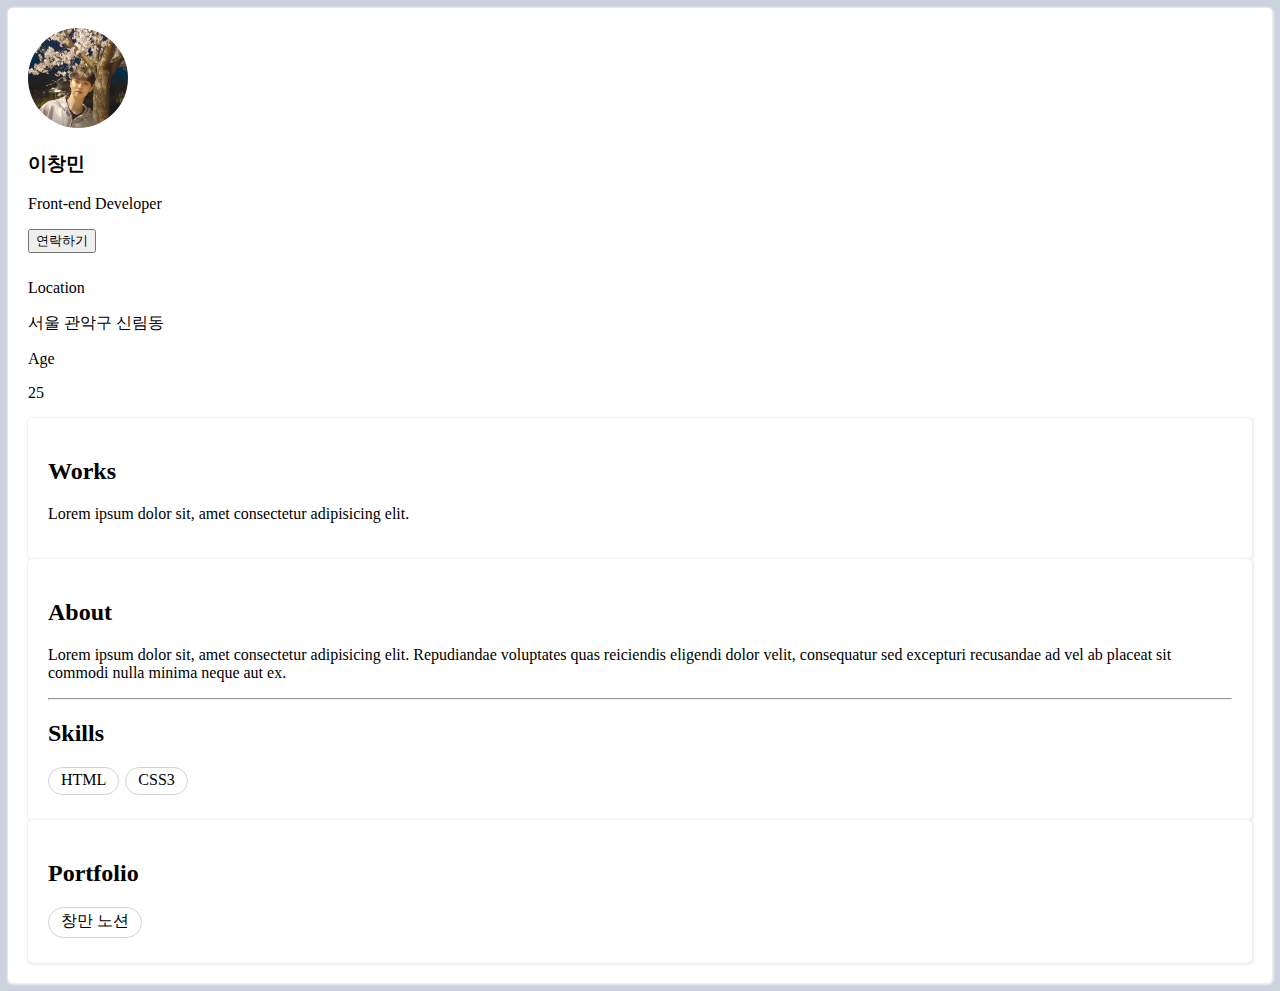
==== portfolio2/index.html @ 83fea92c "Add files via upload" ====
<!doctype html>
<html lang="en">
  <head>
    <meta charset="utf-8">
    <meta name="viewport" content="width=device-width, initial-scale=1">
    <title>portfolio2</title>
    <link href="https://cdn.jsdelivr.net/npm/bootstrap@5.2.0-beta1/dist/css/bootstrap.min.css" rel="stylesheet" integrity="sha384-0evHe/X+R7YkIZDRvuzKMRqM+OrBnVFBL6DOitfPri4tjfHxaWutUpFmBp4vmVor" crossorigin="anonymous">
    <link href="main.css" rel="stylesheet">
    <link href="../nomalize.css rel=stylesheet">
  </head>
  <body style="background: #cbd3df">

    <div class="container white-box">
        <div class="row">
          <div class="col-md-8">
            <div class="d-flex">
                <div class="flex-shrink-0">
                  <img src="changmin.jpeg" style="width:100PX; border-radius:100px;">
                </div>
                <div class="flex-grow-1 ms-3">
                  <h3>이창민</h3>
                  <p>Front-end Developer</p>
                  <button class="btn btn-primary" style="margin-bottom:10px;">연락하기</button>
                </div>
              </div> 
          </div>  
          <div class="col-md-4">
                <div class="row">
                    <div class="col-6"> <p>Location</p> </div> 
                    <div class="col-6"> <p>서울 관악구 신림동</p> </div> 
                    <div class="col-6"> <p>Age</p> </div> 
                    <div class="col-6"> <p>25</p> </div>
                </div>
          </div>
        </div>

        <div class="row">
            <div class="col-md-3">
              <div class="white-box">
                  <h2>Works</h2>
                  <p>Lorem ipsum dolor sit, amet consectetur adipisicing elit.</p>
              </div>
            </div>
            <div class="col-md-6">
              <div class="white-box">
                  <h2>About</h2>
                  <p>Lorem ipsum dolor sit, amet consectetur adipisicing elit. Repudiandae voluptates quas reiciendis eligendi dolor velit, consequatur sed excepturi recusandae ad vel ab placeat sit commodi nulla minima neque aut ex.</p>
                  <hr>
                  <h2>Skills</h2>
                    <span class="pill">HTML</span>
                    <span class="pill">CSS3</span>
              </div>
            </div>
            <div class="col-md-3">
              <div class="white-box">
                <h2>Portfolio</h2>
                <span class="pill">
                  <a href="https://www.notion.so/8487c50e263c46b5baa653324795f6c1" target="_blank" style="text-decoration:none; color:black;">창만 노션</a>
                </span>
              </div>
            </div>
          </div>
      </div> 


    <script src="https://cdn.jsdelivr.net/npm/bootstrap@5.2.0-beta1/dist/js/bootstrap.bundle.min.js" integrity="sha384-pprn3073KE6tl6bjs2QrFaJGz5/SUsLqktiwsUTF55Jfv3qYSDhgCecCxMW52nD2" crossorigin="anonymous"></script>
  </body>
</html>
---- portfolio2/main.css ----
.white-box {
	background: white;
	padding: 20px;
	border-radius: 5px;
	box-shadow: 0.5px 0.5px 2px 1px #eee;
}

.pill {
	display: inline-block;
	border: 1px solid lightgray;
	border-radius: 100px;
	padding: 3px 12px 5px 12px;
	margin-right: 2px;
	margin-bottom: 5px;
}
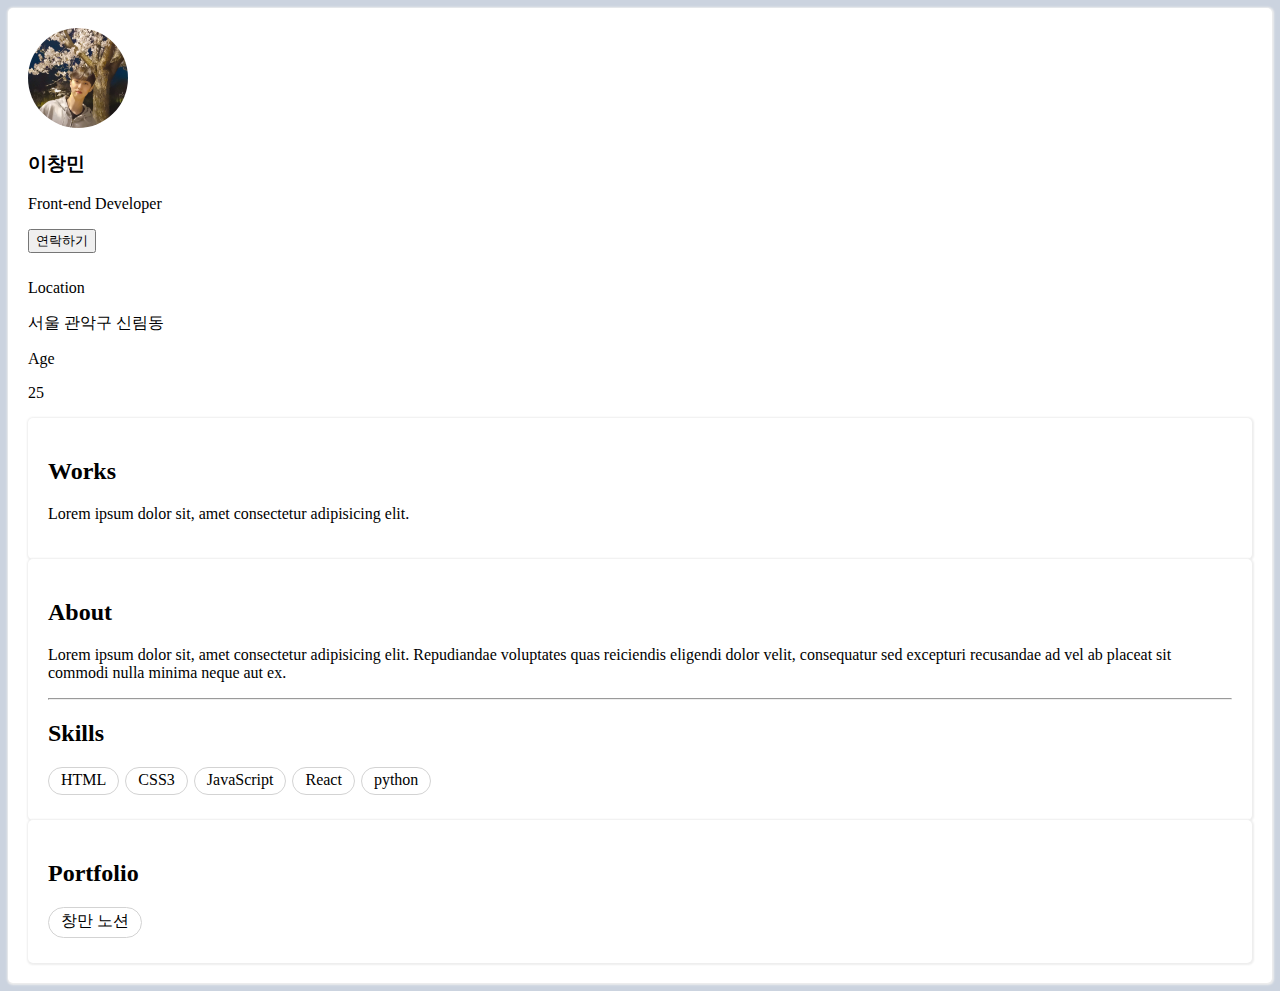
==== commit faa7861b: "Add files via upload" ====
--- a/portfolio2/index.html
+++ b/portfolio2/index.html
@@ -49,13 +49,16 @@
                   <h2>Skills</h2>
                     <span class="pill">HTML</span>
                     <span class="pill">CSS3</span>
+                    <span class="pill">JavaScript</span>
+                    <span class="pill">React</span>
+                    <span class="pill">python</span>
               </div>
             </div>
             <div class="col-md-3">
               <div class="white-box">
                 <h2>Portfolio</h2>
                 <span class="pill">
-                  <a href="https://www.notion.so/8487c50e263c46b5baa653324795f6c1" target="_blank" style="text-decoration:none; color:black;">창만 노션</a>
+                  <a href="https://spark-tibia-877.notion.site/8487c50e263c46b5baa653324795f6c1" target="_blank" style="text-decoration:none; color:black;">창만 노션</a>
                 </span>
               </div>
             </div>
